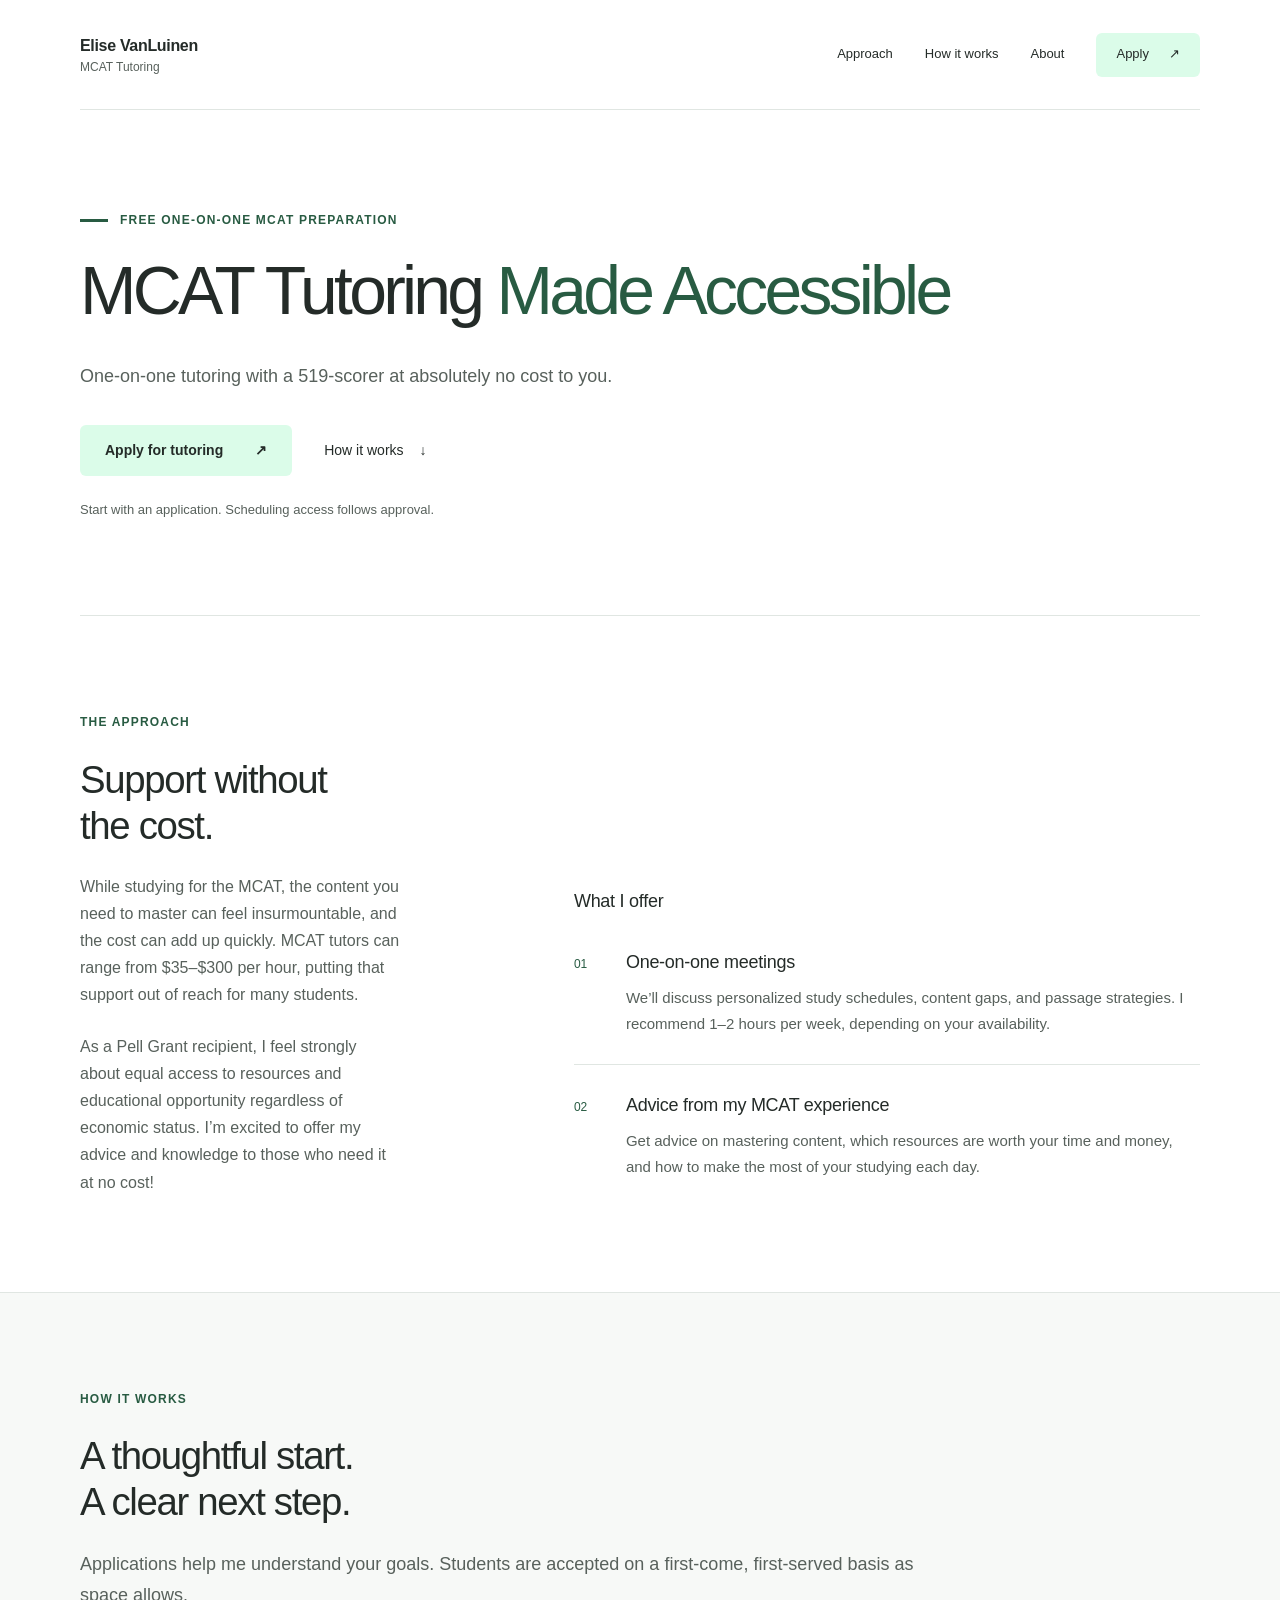
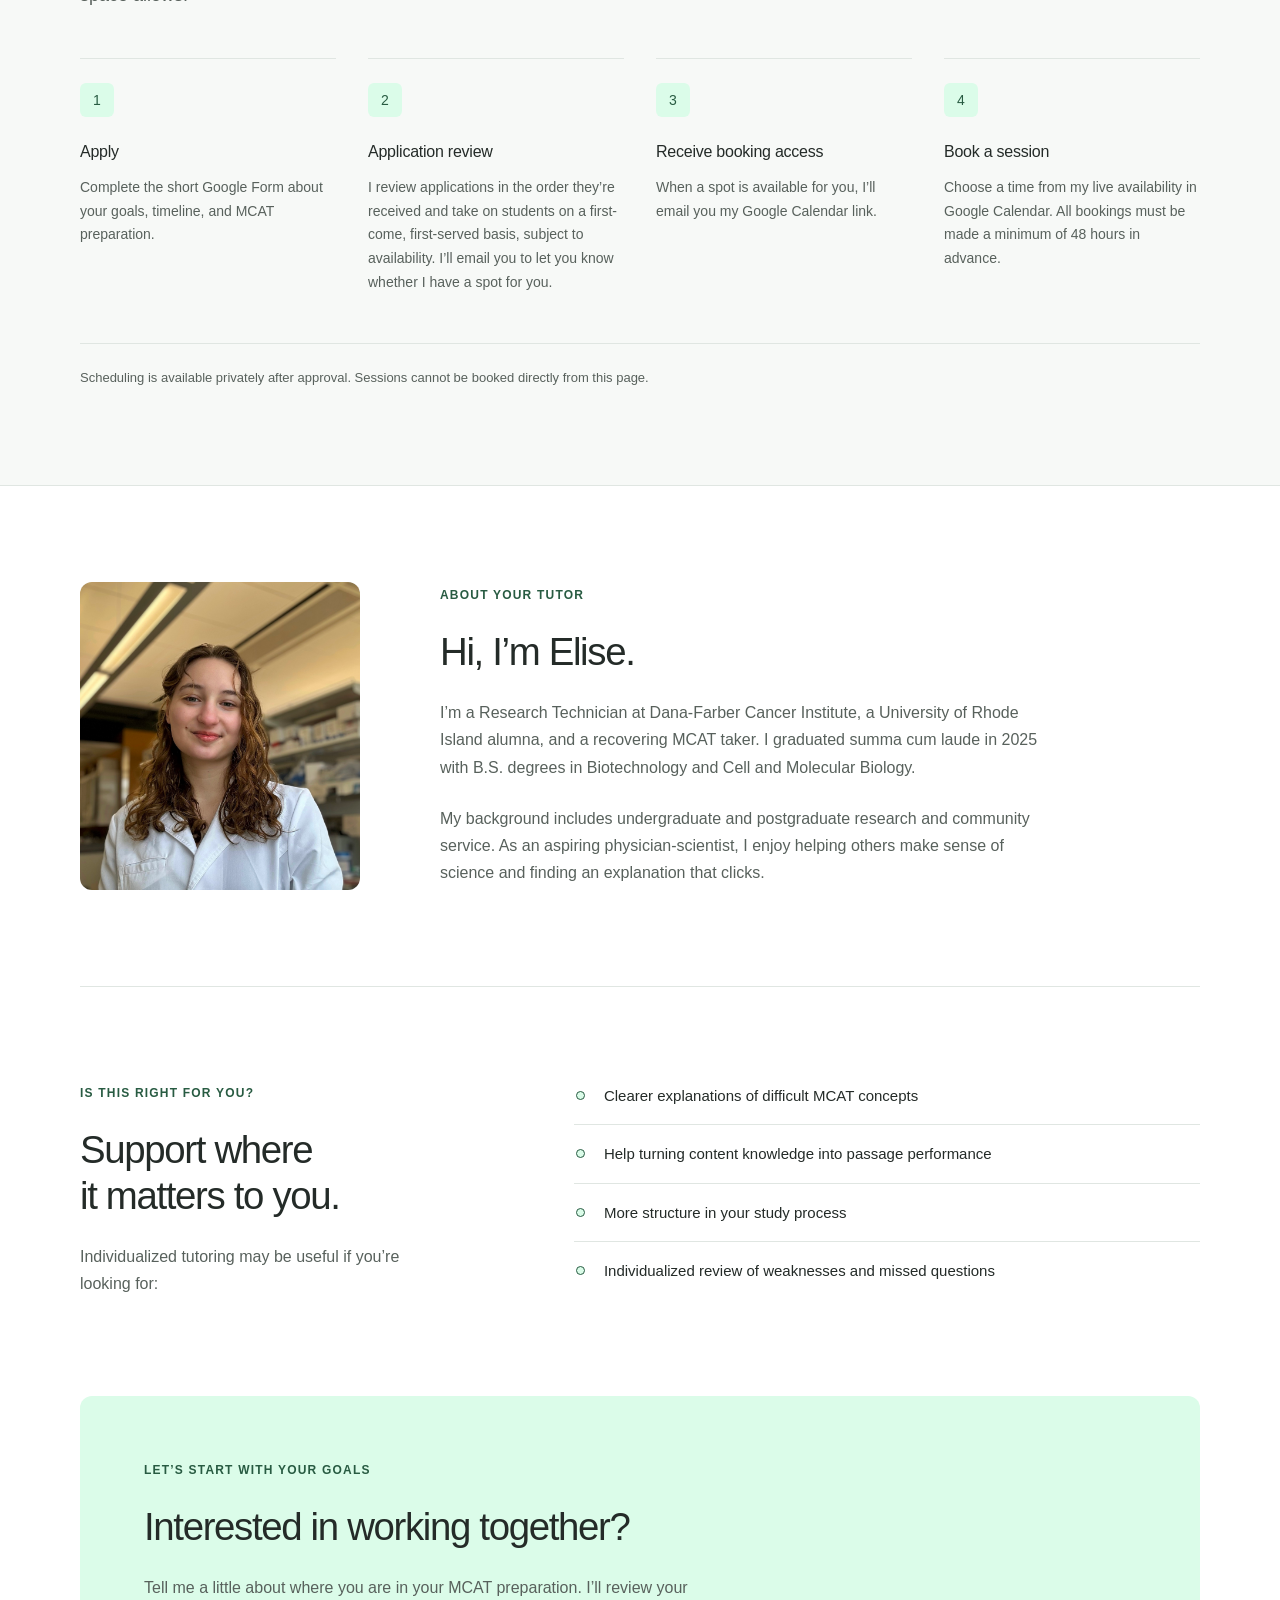
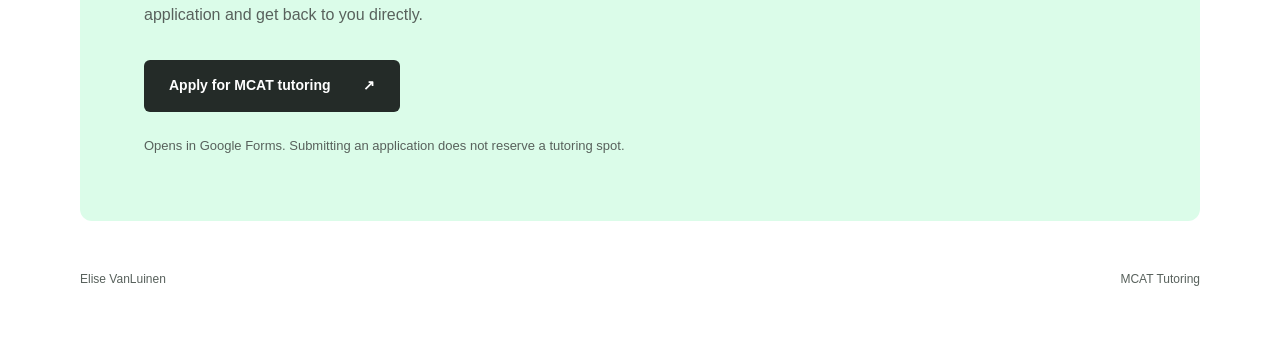
==== tutoring/index.html @ 908852bf "layout changes" ====
<!doctype html>
<html lang="en">
<head>
  <meta charset="utf-8">
  <meta name="viewport" content="width=device-width, initial-scale=1">
  <title>MCAT Tutoring Made Accessible | Elise VanLuinen</title>
  <meta name="description" content="Free one-on-one MCAT tutoring with Elise VanLuinen, a 519-scorer. Get help with study schedules, content gaps, and passage strategies.">
  <meta name="theme-color" content="#FFFFFF">
  <link rel="canonical" href="https://elisevanluinen.com/tutoring/">
  <meta property="og:type" content="website">
  <meta property="og:title" content="MCAT Tutoring Made Accessible | Elise VanLuinen">
  <meta property="og:description" content="Free one-on-one MCAT tutoring with Elise VanLuinen, a 519-scorer. Get help with study schedules, content gaps, and passage strategies.">
  <meta property="og:url" content="https://elisevanluinen.com/tutoring/">
  <link rel="stylesheet" href="./tutoring.css">
</head>
<body>
  <a class="skip-link" href="#main">Skip to content</a>
  <header class="site-header container">
    <a class="identity" href="#top" aria-label="Elise VanLuinen MCAT Tutoring, back to top">
      <span class="identity-name">Elise VanLuinen</span>
      <span class="identity-subtitle">MCAT Tutoring</span>
    </a>
    <nav aria-label="Tutoring navigation">
      <a href="#approach">Approach</a>
      <a href="#how-it-works">How it works</a>
      <a href="#about">About</a>
      <a class="nav-apply" href="https://forms.gle/XEdRKM9QE1EhTHNd7" target="_blank" rel="noopener noreferrer">Apply <span aria-hidden="true">↗</span><span class="sr-only"> (opens in a new tab)</span></a>
    </nav>
  </header>

  <main id="main" tabindex="-1">
    <section class="hero container" id="top" aria-labelledby="hero-heading">
      <p class="eyebrow"><span class="accent-line" aria-hidden="true"></span> Free one-on-one MCAT preparation</p>
      <h1 id="hero-heading">MCAT Tutoring <span>Made Accessible</span></h1>
      <p class="hero-description">One-on-one tutoring with a 519-scorer at absolutely no cost to you.</p>
      <div class="hero-actions">
        <a class="button" href="https://forms.gle/XEdRKM9QE1EhTHNd7" target="_blank" rel="noopener noreferrer">Apply for tutoring <span aria-hidden="true">↗</span><span class="sr-only"> (opens in a new tab)</span></a>
        <a class="text-link" href="#how-it-works">How it works <span aria-hidden="true">↓</span></a>
      </div>
      <p class="small hero-note">Start with an application. Scheduling access follows approval.</p>
    </section>

    <section class="section container approach" id="approach" aria-labelledby="approach-heading">
      <div class="section-intro">
        <p class="eyebrow">The approach</p>
        <h2 id="approach-heading">Support without<br class="desktop-break"> the cost.</h2>
      </div>
      <div class="approach-description">
        <p>While studying for the MCAT, the content you need to master can feel insurmountable, and the cost can add up quickly. MCAT tutors can range from $35–$300 per hour, putting that support out of reach for many students.</p>
        <p>As a Pell Grant recipient, I feel strongly about equal access to resources and educational opportunity regardless of economic status. I’m excited to offer my advice and knowledge to those who need it at no cost!</p>
      </div>
      <div class="topics">
        <h3 class="offer-heading">What I offer</h3>
        <article class="topic">
          <span class="index" aria-hidden="true">01</span>
          <div><h3>One-on-one meetings</h3><p>We’ll discuss personalized study schedules, content gaps, and passage strategies. I recommend 1–2 hours per week, depending on your availability.</p></div>
        </article>
        <article class="topic">
          <span class="index" aria-hidden="true">02</span>
          <div><h3>Advice from my MCAT experience</h3><p>Get advice on mastering content, which resources are worth your time and money, and how to make the most of your studying each day.</p></div>
        </article>
      </div>
    </section>

    <section class="process-surface" id="how-it-works" aria-labelledby="process-heading">
      <div class="container section">
        <div class="process-heading">
          <div><p class="eyebrow">How it works</p><h2 id="process-heading">A thoughtful start.<br>A clear next step.</h2></div>
          <p>Applications help me understand your goals. Students are accepted on a first-come, first-served basis as space allows.</p>
        </div>
        <ol class="steps">
          <li><span class="step-number" aria-hidden="true">1</span><h3>Apply</h3><p>Complete the short Google Form about your goals, timeline, and MCAT preparation.</p></li>
          <li><span class="step-number" aria-hidden="true">2</span><h3>Application review</h3><p>I review applications in the order they’re received and take on students on a first-come, first-served basis, subject to availability. I’ll email you to let you know whether I have a spot for you.</p></li>
          <li><span class="step-number" aria-hidden="true">3</span><h3>Receive booking access</h3><p>When a spot is available for you, I’ll email you my Google Calendar link.</p></li>
          <li><span class="step-number" aria-hidden="true">4</span><h3>Book a session</h3><p>Choose a time from my live availability in Google Calendar. All bookings must be made a minimum of 48 hours in advance.</p></li>
        </ol>
        <p class="process-note small">Scheduling is available privately after approval. Sessions cannot be booked directly from this page.</p>
      </div>
    </section>

    <section class="section container about" id="about" aria-labelledby="about-heading">
      <div class="portrait"><img src="../images/elise3.jpg" alt="Elise VanLuinen in a research laboratory" width="2096" height="2096" loading="lazy" decoding="async"></div>
      <div class="about-copy">
        <p class="eyebrow">About your tutor</p>
        <h2 id="about-heading">Hi, I’m Elise.</h2>
        <p>I’m a Research Technician at Dana-Farber Cancer Institute, a University of Rhode Island alumna, and a recovering MCAT taker. I graduated summa cum laude in 2025 with B.S. degrees in Biotechnology and Cell and Molecular Biology.</p>
        <p>My background includes undergraduate and postgraduate research and community service. As an aspiring physician-scientist, I enjoy helping others make sense of science and finding an explanation that clicks.</p>
      </div>
    </section>

    <section class="section container fit" aria-labelledby="fit-heading">
      <div class="section-intro"><p class="eyebrow">Is this right for you?</p><h2 id="fit-heading">Support where<br class="desktop-break"> it matters to you.</h2><p>Individualized tutoring may be useful if you’re looking for:</p></div>
      <ul class="fit-list">
        <li>Clearer explanations of difficult MCAT concepts</li>
        <li>Help turning content knowledge into passage performance</li>
        <li>More structure in your study process</li>
        <li>Individualized review of weaknesses and missed questions</li>
      </ul>
    </section>

    <section class="application container" id="apply" aria-labelledby="apply-heading">
      <div class="application-inner">
        <p class="eyebrow">Let’s start with your goals</p>
        <h2 id="apply-heading">Interested in working together?</h2>
        <p>Tell me a little about where you are in your MCAT preparation. I’ll review your application and get back to you directly.</p>
        <a class="button" href="https://forms.gle/XEdRKM9QE1EhTHNd7" target="_blank" rel="noopener noreferrer">Apply for MCAT tutoring <span aria-hidden="true">↗</span><span class="sr-only"> (opens in a new tab)</span></a>
        <p class="small application-note">Opens in Google Forms. Submitting an application does not reserve a tutoring spot.</p>
      </div>
    </section>
  </main>
  <footer class="site-footer container"><span>Elise VanLuinen</span><span>MCAT Tutoring</span></footer>
</body>
</html>
---- tutoring/tutoring.css ----
:root {
  color-scheme: light;
  --white: #ffffff;
  --mint: #dbfce9;
  --mint-hover: #c7f3da;
  --text: #242b28;
  --muted: #58615c;
  --green: #285b42;
  --border: #e0e6e2;
  --surface: #f7f9f7;
  --font: -apple-system, BlinkMacSystemFont, "Segoe UI", Roboto, Helvetica, Arial, sans-serif;
  --text-small: .8125rem;
  --text-body: 1rem;
  --space-1: .5rem;
  --space-2: 1rem;
  --space-3: 1.5rem;
  --space-4: 2rem;
  --space-5: 3rem;
  --space-6: 4rem;
  --section-space: 6rem;
  --radius: 6px;
  --radius-large: 12px;
  --rule: 1px solid var(--border);
  --content-width: 1120px;
}

* { box-sizing: border-box; }
html { scroll-behavior: smooth; scroll-padding-top: 2rem; }
body { margin: 0; background: var(--white); color: var(--text); font: var(--text-body)/1.7 var(--font); -webkit-font-smoothing: antialiased; }
::selection { background: var(--mint); color: var(--text); }
a { color: inherit; text-decoration: none; }
a, .button { -webkit-tap-highlight-color: var(--mint); }
a:focus-visible, [tabindex]:focus-visible { outline: 3px solid var(--green); outline-offset: 5px; border-radius: 2px; }
h1, h2, h3, p { margin: 0; }
h1, h2, h3 { font-weight: 500; }
h1, h2 { text-wrap: balance; }
h2 { font-size: clamp(1.9rem, 3vw, 2.5rem); letter-spacing: -.035em; line-height: 1.2; }
h3 { font-size: 1.125rem; letter-spacing: -.015em; line-height: 1.4; }
p { color: var(--muted); }
.container { width: min(var(--content-width), calc(100% - 96px)); margin-inline: auto; }
.section { padding-block: var(--section-space); }
.eyebrow { font-size: .75rem; font-weight: 600; letter-spacing: .1em; text-transform: uppercase; color: var(--green); margin-bottom: var(--space-3); }
.small { font-size: var(--text-small); line-height: 1.6; }
.sr-only { position: absolute; width: 1px; height: 1px; padding: 0; margin: -1px; overflow: hidden; clip-path: inset(50%); white-space: nowrap; border: 0; }
.skip-link { position: absolute; top: 12px; left: 12px; z-index: 10; padding: 12px 20px; background: var(--mint); transform: translateY(-200%); }
.skip-link:focus { transform: translateY(0); }
.site-header { min-height: 110px; display: flex; align-items: center; justify-content: space-between; gap: var(--space-4); border-bottom: var(--rule); }
.identity { display: flex; flex-direction: column; line-height: 1.5; padding-block: var(--space-1); }
.identity-name { font-size: 1rem; font-weight: 600; letter-spacing: -.02em; }
.identity-subtitle { font-size: .75rem; color: var(--muted); }
nav { display: flex; align-items: center; gap: var(--space-4); font-size: var(--text-small); font-weight: 500; }
nav a { display: inline-flex; align-items: center; min-height: 44px; }
nav a:hover, .text-link:hover { color: var(--green); text-decoration: underline; text-underline-offset: 5px; }
nav .nav-apply { background: var(--mint); padding-inline: 20px; gap: 20px; border-radius: var(--radius); }
nav .nav-apply:hover { background: var(--mint-hover); text-decoration: none; }
.hero { padding-block: 100px 94px; }
.hero .eyebrow { display: flex; align-items: center; gap: 12px; }
.accent-line { width: 28px; height: 3px; background: var(--green); }
h1 { max-width: 870px; font-size: clamp(2.8rem, 5.3vw, 4.5rem); line-height: 1.1; letter-spacing: -.055em; }
h1 span { color: var(--green); }
.hero-description { max-width: 610px; margin-top: var(--space-4); font-size: 1.125rem; line-height: 1.75; }
.hero-actions { display: flex; align-items: center; gap: var(--space-4); margin-top: var(--space-4); }
.button { display: inline-flex; justify-content: center; align-items: center; gap: var(--space-4); min-height: 50px; padding: 13px 24px; background: var(--mint); color: var(--text); border: 1px solid transparent; border-radius: var(--radius); font-size: .875rem; font-weight: 600; transition: background-color 150ms ease; }
.button:hover { background: var(--mint-hover); }
.text-link { display: inline-flex; gap: var(--space-2); align-items: center; min-height: 48px; font-size: .875rem; font-weight: 500; }
.hero-note { margin-top: var(--space-3); }
.approach, .fit { display: grid; grid-template-columns: 1fr 1.55fr; gap: 90px; border-top: var(--rule); }
.approach { row-gap: var(--space-3); }
.approach .section-intro { grid-column: 1 / -1; }
.approach-description { max-width: 320px; }
.approach-description p + p { margin-top: var(--space-3); }
.approach .topics { align-self: center; }
.section-intro > p:not(.eyebrow) { margin-top: var(--space-3); max-width: 320px; }
.offer-heading { margin-bottom: var(--space-1); }
.topic { display: grid; grid-template-columns: 28px 1fr; gap: var(--space-3); padding-block: 28px; border-bottom: var(--rule); }
.topic:first-child { padding-top: 0; }
.topic:last-child { padding-bottom: 0; border-bottom: 0; }
.index { font-size: .75rem; color: var(--green); padding-top: 4px; font-variant-numeric: tabular-nums; }
.topic p { margin-top: 10px; font-size: .9375rem; }
.process-surface { background: var(--surface); border-block: var(--rule); }
.process-heading > p { max-width: 850px; margin-top: var(--space-3); font-size: 1.125rem; }
.steps { display: grid; grid-template-columns: repeat(4, 1fr); gap: var(--space-4); list-style: none; padding: 0; margin: var(--space-5) 0 0; }
.steps li { border-top: var(--rule); padding-top: var(--space-3); }
.step-number { display: grid; place-items: center; width: 34px; height: 34px; border-radius: var(--radius); background: var(--mint); color: var(--green); font-size: .875rem; margin-bottom: var(--space-3); }
.steps h3 { font-size: 1rem; }
.steps p { font-size: .875rem; margin-top: 12px; }
.process-note { margin-top: var(--space-5); padding-top: var(--space-3); border-top: var(--rule); }
.about { display: grid; grid-template-columns: 280px 1fr; gap: 80px; align-items: center; }
.portrait img { width: 100%; height: auto; aspect-ratio: 1 / 1.1; object-fit: cover; border-radius: var(--radius-large); display: block; }
.about-copy { max-width: 620px; }
.about-copy p:not(.eyebrow) { margin-top: var(--space-3); }
.fit-list { list-style: none; margin: 0; padding: 0; }
.fit-list li { position: relative; padding: 16px 0 16px 30px; border-bottom: var(--rule); font-size: .9375rem; }
.fit-list li:first-child { padding-top: 0; }
.fit-list li::before { content: ""; position: absolute; left: 2px; top: 24px; width: 7px; height: 7px; border: 1px solid var(--green); border-radius: 50%; background: var(--mint); }
.fit-list li:first-child::before { top: 8px; }
.fit-list li:last-child { border-bottom: 0; }
.application-inner { background: var(--mint); border-radius: var(--radius-large); padding: var(--space-6); }
.application-inner > p:not(.eyebrow) { max-width: 590px; margin-top: var(--space-3); }
.application .button { background: var(--text); color: var(--white); margin-top: var(--space-4); }
.application .button:hover { background: var(--green); }
.application-inner .application-note { margin-top: var(--space-2); }
.site-footer { display: flex; justify-content: space-between; gap: var(--space-3); padding-block: var(--space-5); font-size: .75rem; color: var(--muted); }

@media (min-width: 1500px) { .hero { padding-block: 120px 110px; } }
@media (max-width: 900px) {
  :root { --section-space: 4.5rem; }
  .container { width: calc(100% - 64px); }
  .approach, .fit { gap: var(--space-5); grid-template-columns: 1fr 1.4fr; }
  .steps { grid-template-columns: repeat(2, 1fr); row-gap: var(--space-5); }
  .about { grid-template-columns: 220px 1fr; gap: var(--space-5); }
}
@media (max-width: 600px) {
  :root { --section-space: 3.5rem; }
  .container { width: calc(100% - 40px); }
  .site-header { align-items: stretch; flex-direction: column; gap: 12px; padding-block: 18px 12px; }
  .identity { padding: 0; }
  nav { justify-content: space-between; gap: 8px; font-size: .75rem; }
  nav .nav-apply { padding-inline: 16px; gap: 12px; }
  .hero { padding-block: 56px; }
  .eyebrow { font-size: .6875rem; margin-bottom: 20px; }
  h1 { font-size: clamp(2.5rem, 9.2vw, 3.45rem); }
  .hero-description { font-size: 1rem; margin-top: var(--space-3); }
  .hero-actions { gap: 20px; flex-wrap: wrap; }
  .button { padding-inline: 20px; gap: 24px; }
  .hero-note { max-width: 280px; }
  .approach, .fit { grid-template-columns: 1fr; gap: var(--space-4); }
  .section-intro > p:not(.eyebrow) { max-width: none; }
  .desktop-break { display: none; }
  .topic { gap: var(--space-2); grid-template-columns: 24px 1fr; }
  .approach-description { max-width: none; }
  .steps { grid-template-columns: 1fr; margin-top: var(--space-4); gap: var(--space-3); }
  .steps li { position: relative; padding: 24px 0 0 50px; }
  .step-number { position: absolute; left: 0; top: 24px; }
  .steps p { margin-top: 8px; }
  .process-note { margin-top: var(--space-4); }
  .about { grid-template-columns: 1fr; gap: var(--space-4); }
  .portrait img { width: 160px; aspect-ratio: 1; }
  .application-inner { padding: 32px 24px; }
  .application h2 { font-size: 1.9rem; }
  .application .button { width: 100%; gap: 12px; }
  .application-note { font-size: .75rem; }
  .site-footer { padding-block: var(--space-4); }
}
@media (prefers-reduced-motion: reduce) {
  html { scroll-behavior: auto; }
  *, *::before, *::after { transition: none !important; }
}
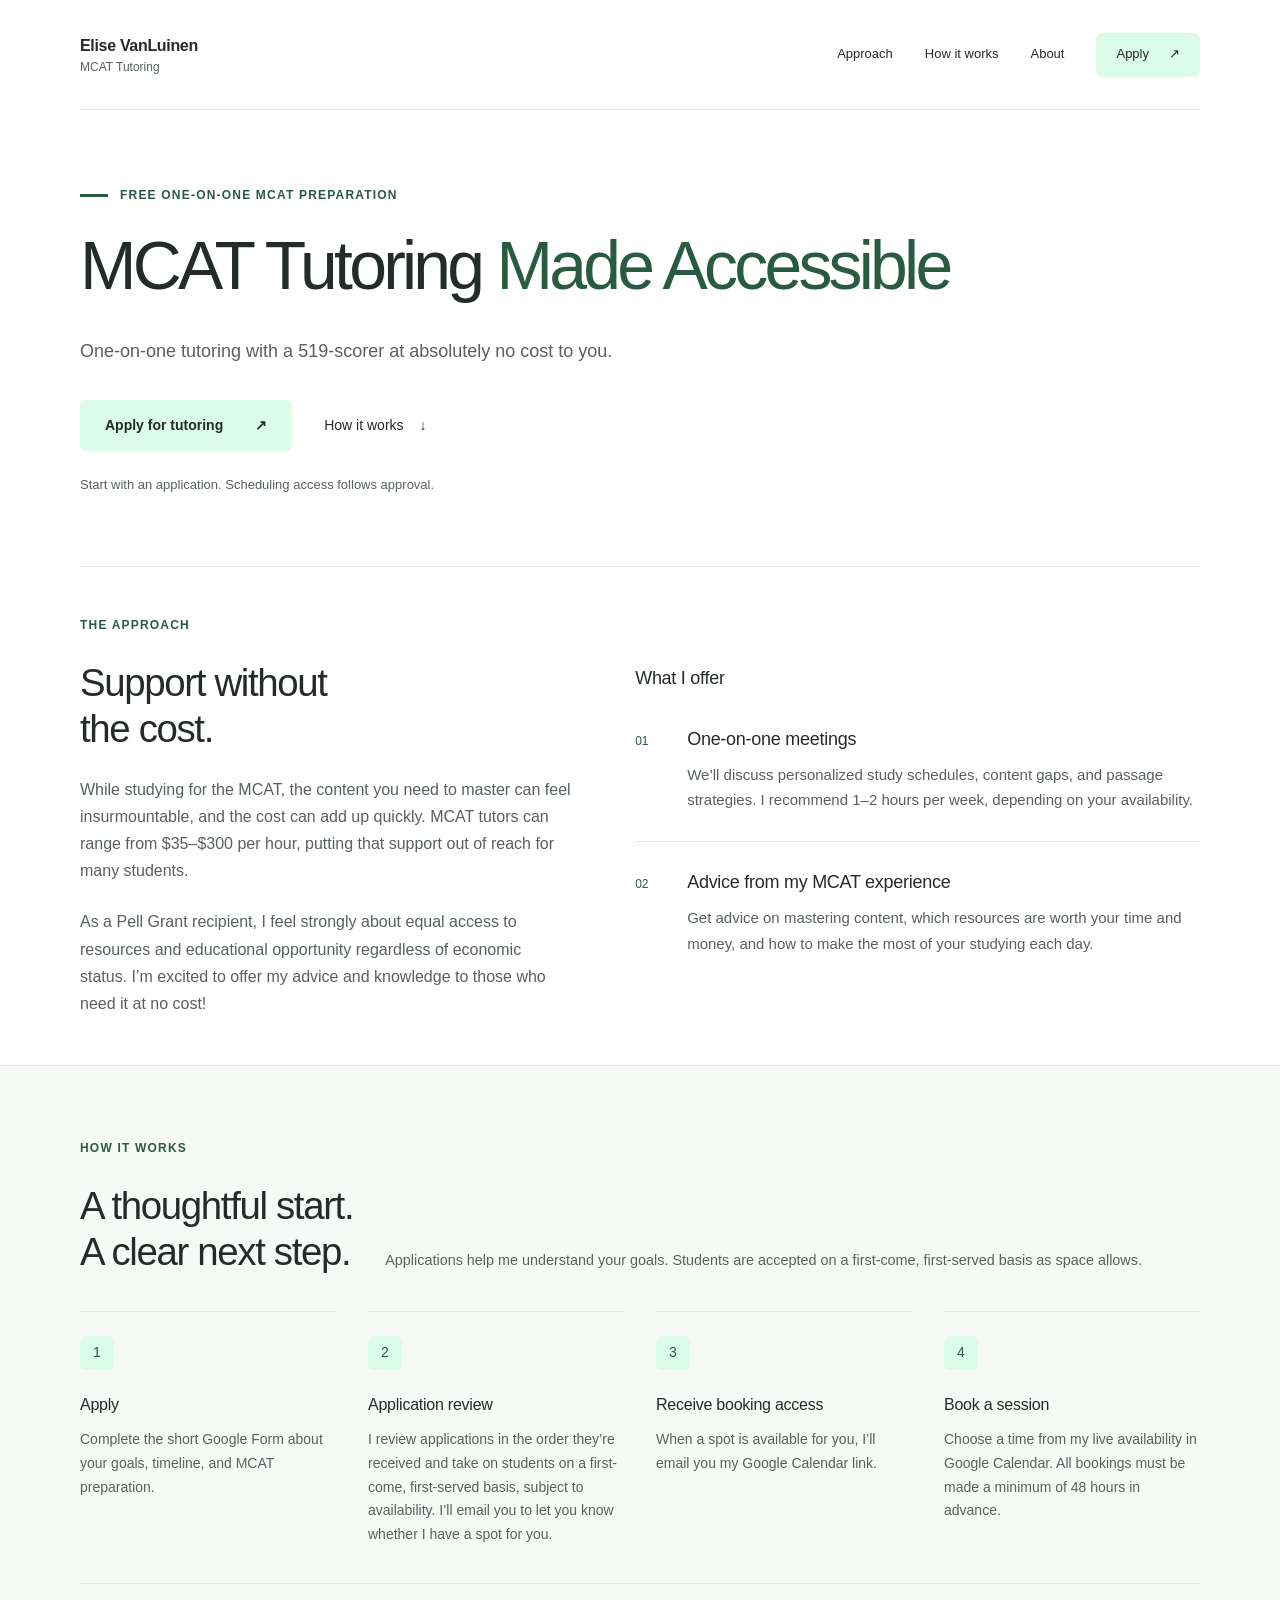
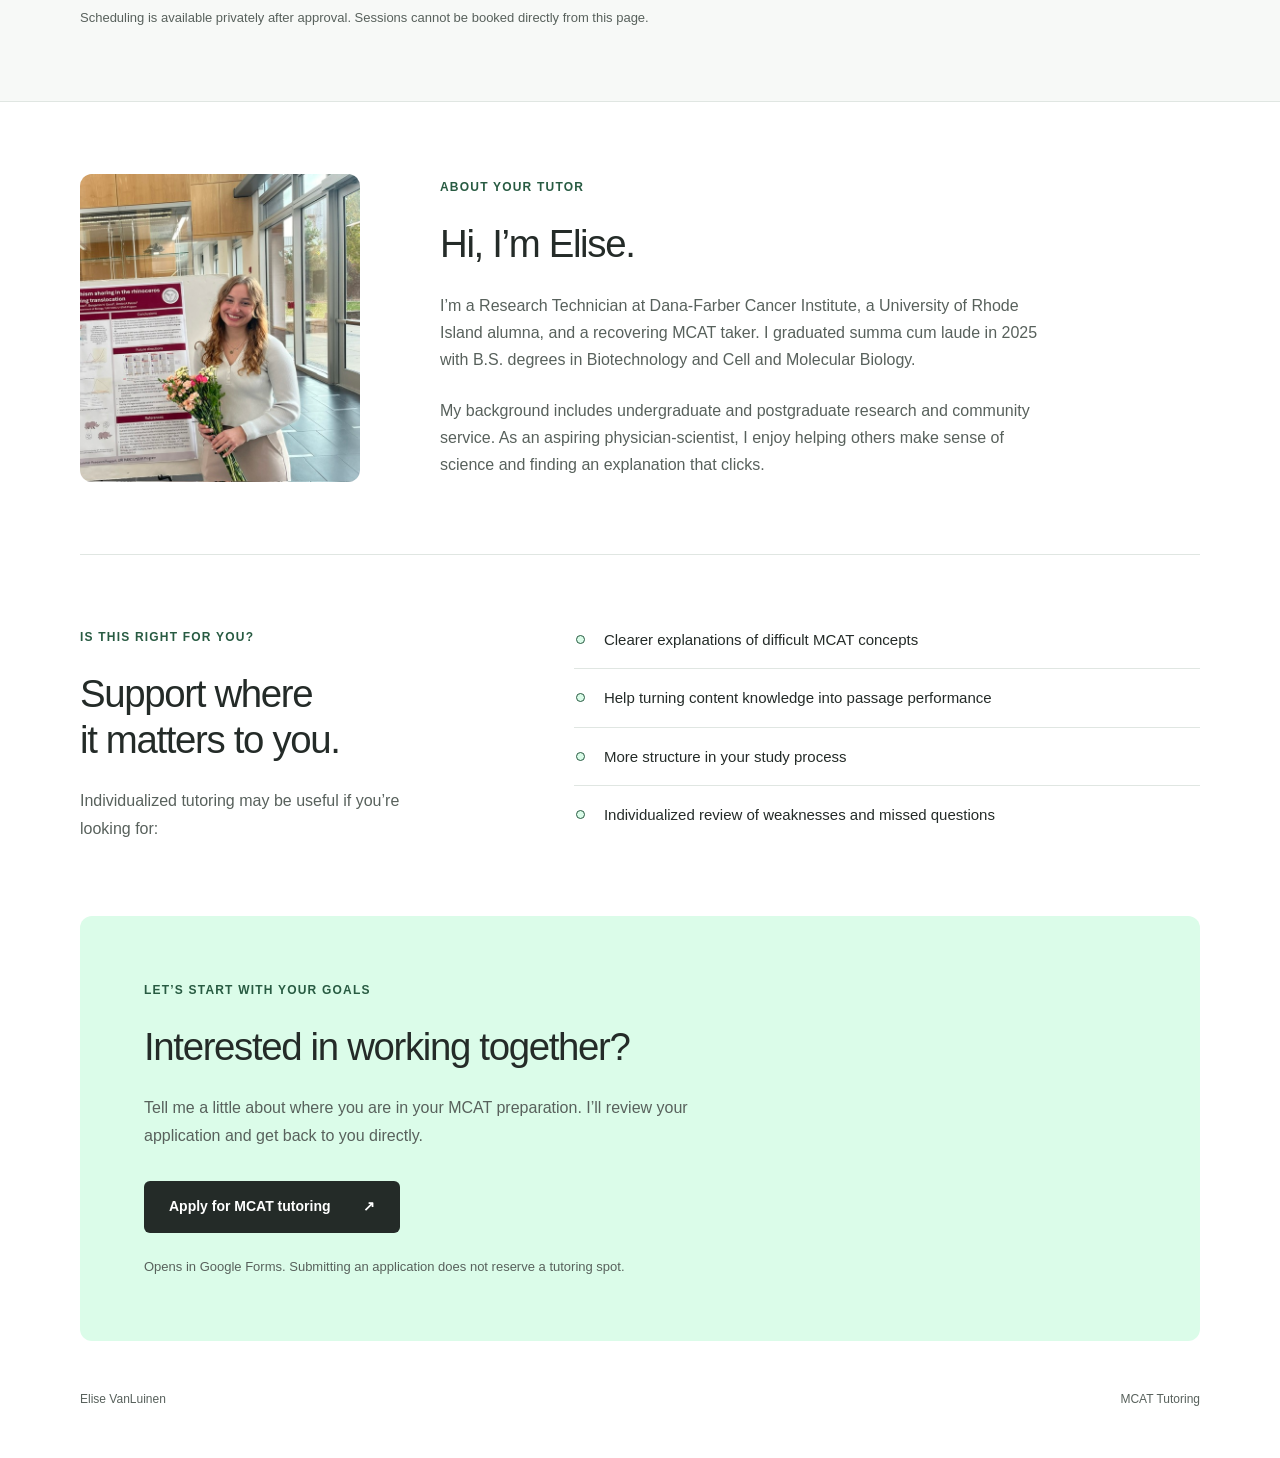
==== commit 570352e5: "image swap" ====
--- a/tutoring/index.html
+++ b/tutoring/index.html
@@ -79,7 +79,7 @@
     </section>
 
     <section class="section container about" id="about" aria-labelledby="about-heading">
-      <div class="portrait"><img src="../images/elise3.jpg" alt="Elise VanLuinen in a research laboratory" width="2096" height="2096" loading="lazy" decoding="async"></div>
+      <div class="portrait"><img src="../images/FullSizeRender.jpeg" alt="Elise VanLuinen holding flowers beside her research poster" width="630" height="640" loading="lazy" decoding="async"></div>
       <div class="about-copy">
         <p class="eyebrow">About your tutor</p>
         <h2 id="about-heading">Hi, I’m Elise.</h2>
--- a/tutoring/tutoring.css
+++ b/tutoring/tutoring.css
@@ -17,7 +17,7 @@
   --space-4: 2rem;
   --space-5: 3rem;
   --space-6: 4rem;
-  --section-space: 6rem;
+  --section-space: 4.5rem;
   --radius: 6px;
   --radius-large: 12px;
   --rule: 1px solid var(--border);
@@ -53,7 +53,7 @@
 nav a:hover, .text-link:hover { color: var(--green); text-decoration: underline; text-underline-offset: 5px; }
 nav .nav-apply { background: var(--mint); padding-inline: 20px; gap: 20px; border-radius: var(--radius); }
 nav .nav-apply:hover { background: var(--mint-hover); text-decoration: none; }
-.hero { padding-block: 100px 94px; }
+.hero { padding-block: 75px 70px; }
 .hero .eyebrow { display: flex; align-items: center; gap: 12px; }
 .accent-line { width: 28px; height: 3px; background: var(--green); }
 h1 { max-width: 870px; font-size: clamp(2.8rem, 5.3vw, 4.5rem); line-height: 1.1; letter-spacing: -.055em; }
@@ -65,11 +65,13 @@
 .text-link { display: inline-flex; gap: var(--space-2); align-items: center; min-height: 48px; font-size: .875rem; font-weight: 500; }
 .hero-note { margin-top: var(--space-3); }
 .approach, .fit { display: grid; grid-template-columns: 1fr 1.55fr; gap: 90px; border-top: var(--rule); }
-.approach { row-gap: var(--space-3); }
-.approach .section-intro { grid-column: 1 / -1; }
-.approach-description { max-width: 320px; }
+.approach { grid-template-columns: 1fr 1.15fr; column-gap: var(--space-6); row-gap: var(--space-3); padding-block: var(--space-5); }
+.approach .section-intro { display: contents; }
+.approach .eyebrow { grid-column: 1 / -1; margin-bottom: 0; }
+.approach h2 { grid-column: 1; }
+.approach-description { grid-column: 1; max-width: none; }
 .approach-description p + p { margin-top: var(--space-3); }
-.approach .topics { align-self: center; }
+.approach .topics { grid-column: 2; grid-row: 2 / span 2; align-self: start; padding-top: 6px; }
 .section-intro > p:not(.eyebrow) { margin-top: var(--space-3); max-width: 320px; }
 .offer-heading { margin-bottom: var(--space-1); }
 .topic { display: grid; grid-template-columns: 28px 1fr; gap: var(--space-3); padding-block: 28px; border-bottom: var(--rule); }
@@ -78,13 +80,14 @@
 .index { font-size: .75rem; color: var(--green); padding-top: 4px; font-variant-numeric: tabular-nums; }
 .topic p { margin-top: 10px; font-size: .9375rem; }
 .process-surface { background: var(--surface); border-block: var(--rule); }
-.process-heading > p { max-width: 850px; margin-top: var(--space-3); font-size: 1.125rem; }
-.steps { display: grid; grid-template-columns: repeat(4, 1fr); gap: var(--space-4); list-style: none; padding: 0; margin: var(--space-5) 0 0; }
+.process-heading { display: grid; grid-template-columns: max-content minmax(0, 1fr); align-items: last baseline; gap: var(--space-4); }
+.process-heading > p { font-size: .9rem; line-height: 1.5; }
+.steps { display: grid; grid-template-columns: repeat(4, 1fr); gap: var(--space-4); list-style: none; padding: 0; margin: 2.25rem 0 0; }
 .steps li { border-top: var(--rule); padding-top: var(--space-3); }
 .step-number { display: grid; place-items: center; width: 34px; height: 34px; border-radius: var(--radius); background: var(--mint); color: var(--green); font-size: .875rem; margin-bottom: var(--space-3); }
 .steps h3 { font-size: 1rem; }
 .steps p { font-size: .875rem; margin-top: 12px; }
-.process-note { margin-top: var(--space-5); padding-top: var(--space-3); border-top: var(--rule); }
+.process-note { margin-top: 2.25rem; padding-top: var(--space-3); border-top: var(--rule); }
 .about { display: grid; grid-template-columns: 280px 1fr; gap: 80px; align-items: center; }
 .portrait img { width: 100%; height: auto; aspect-ratio: 1 / 1.1; object-fit: cover; border-radius: var(--radius-large); display: block; }
 .about-copy { max-width: 620px; }
@@ -102,11 +105,13 @@
 .application-inner .application-note { margin-top: var(--space-2); }
 .site-footer { display: flex; justify-content: space-between; gap: var(--space-3); padding-block: var(--space-5); font-size: .75rem; color: var(--muted); }
 
-@media (min-width: 1500px) { .hero { padding-block: 120px 110px; } }
+@media (min-width: 1500px) { .hero { padding-block: 90px 82px; } }
 @media (max-width: 900px) {
   :root { --section-space: 4.5rem; }
   .container { width: calc(100% - 64px); }
   .approach, .fit { gap: var(--space-5); grid-template-columns: 1fr 1.4fr; }
+  .approach { grid-template-columns: 1fr 1.15fr; row-gap: var(--space-3); }
+  .process-heading { gap: var(--space-4); }
   .steps { grid-template-columns: repeat(2, 1fr); row-gap: var(--space-5); }
   .about { grid-template-columns: 220px 1fr; gap: var(--space-5); }
 }
@@ -125,6 +130,9 @@
   .button { padding-inline: 20px; gap: 24px; }
   .hero-note { max-width: 280px; }
   .approach, .fit { grid-template-columns: 1fr; gap: var(--space-4); }
+  .approach { padding-block: var(--space-5); row-gap: var(--space-3); }
+  .approach .topics { grid-column: 1; grid-row: auto; padding-top: 0; }
+  .process-heading { grid-template-columns: 1fr; gap: var(--space-3); }
   .section-intro > p:not(.eyebrow) { max-width: none; }
   .desktop-break { display: none; }
   .topic { gap: var(--space-2); grid-template-columns: 24px 1fr; }
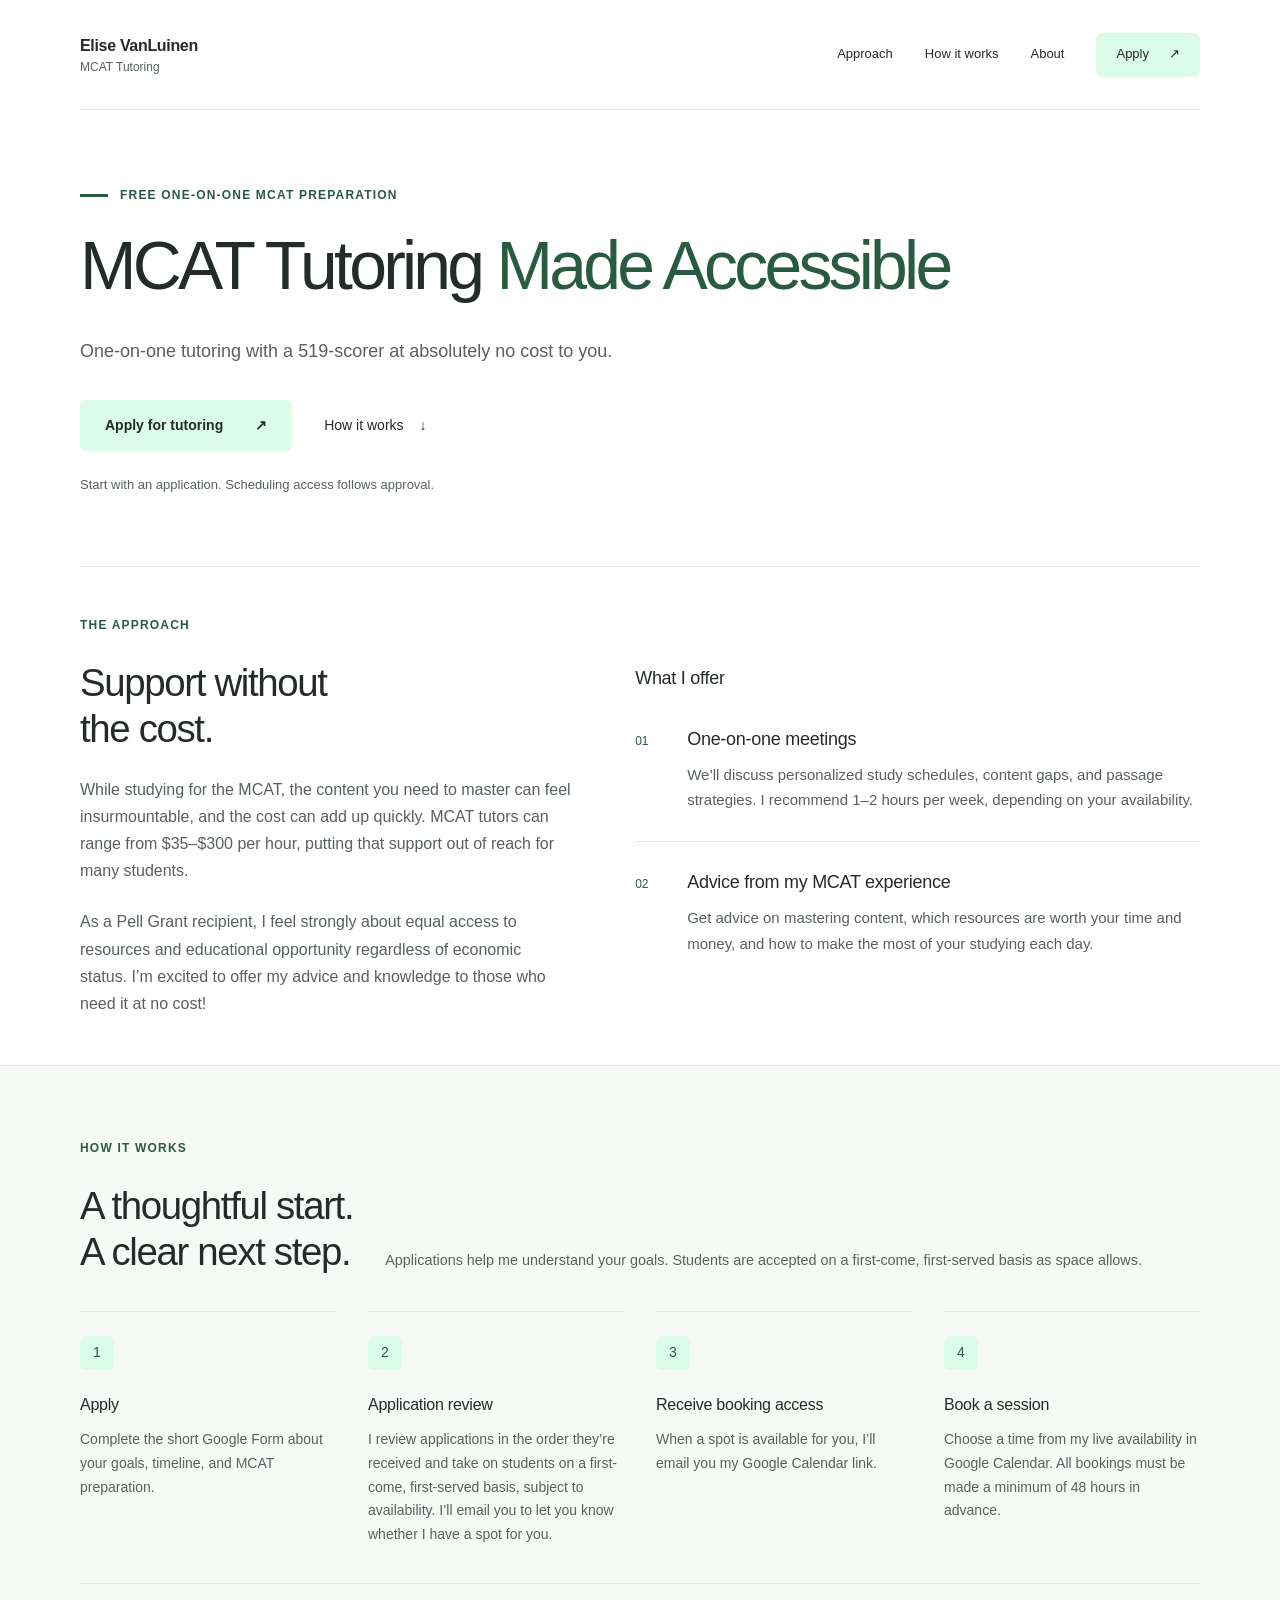
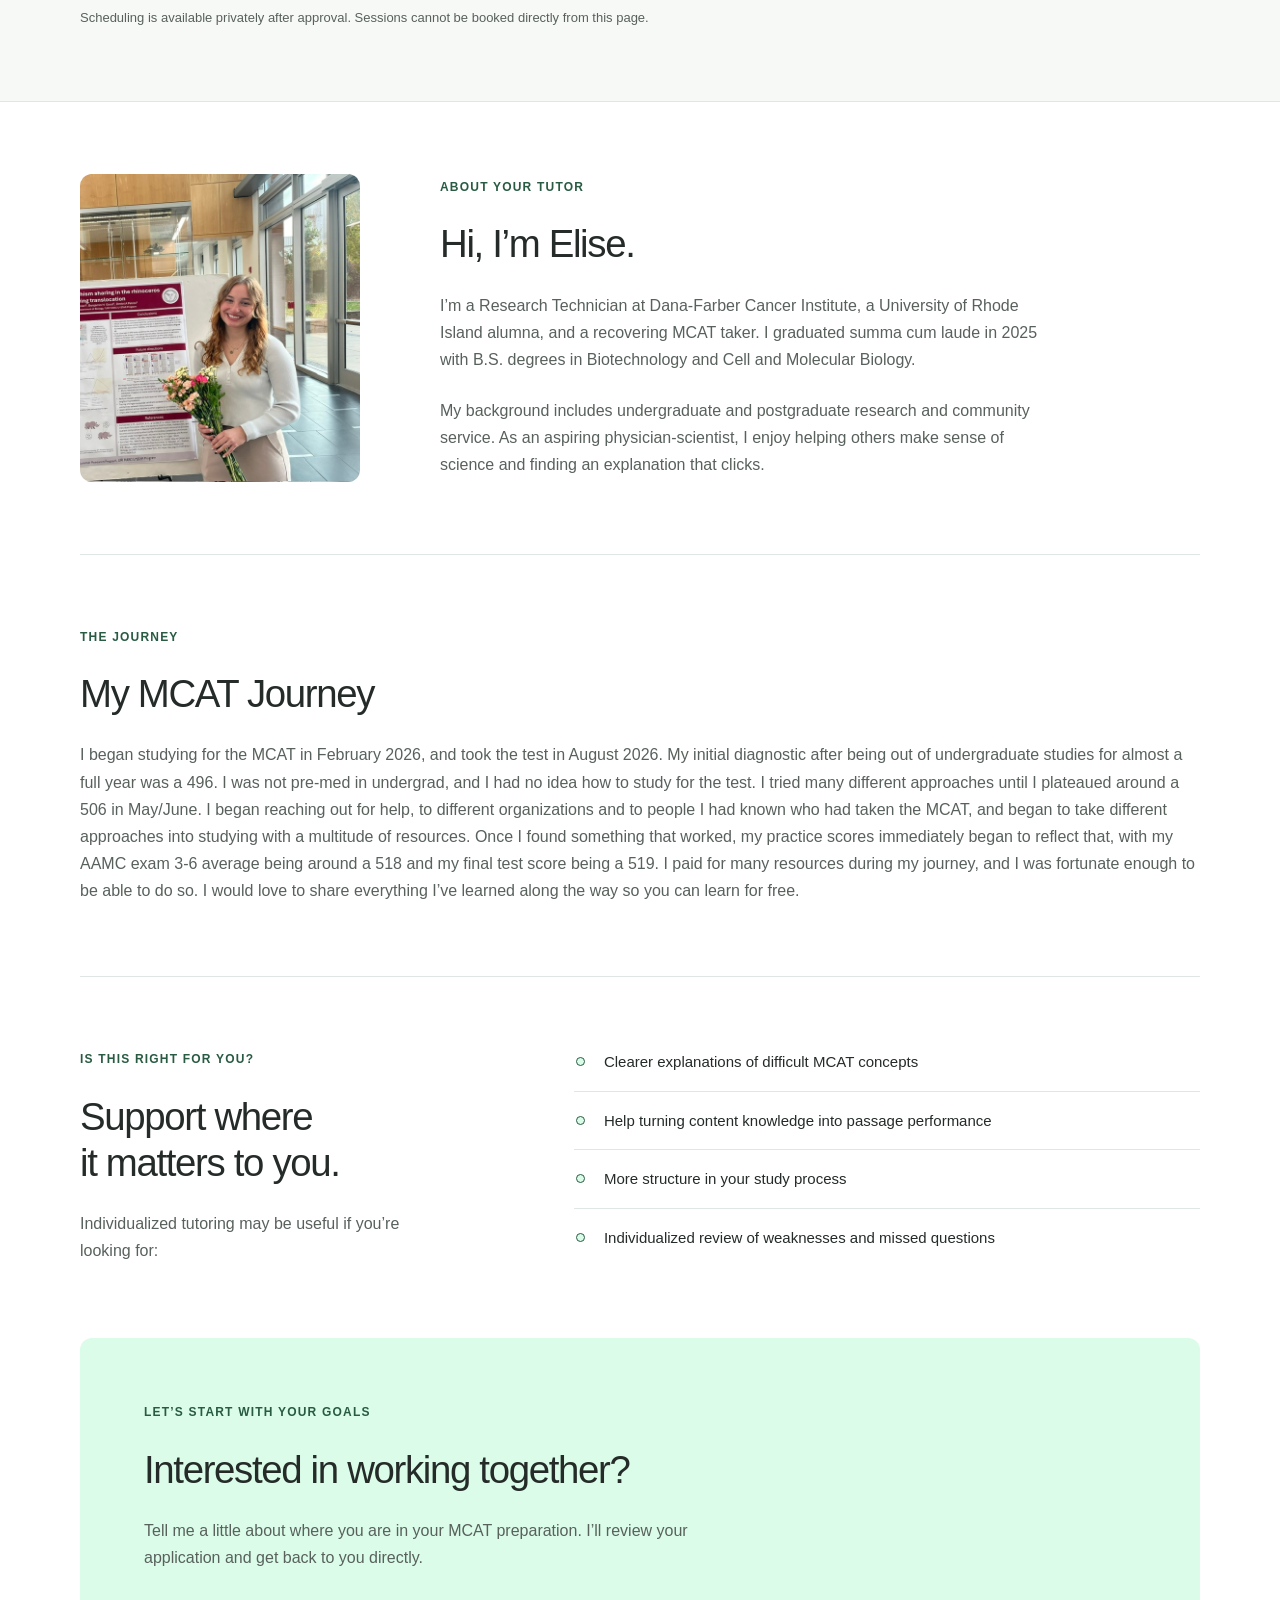
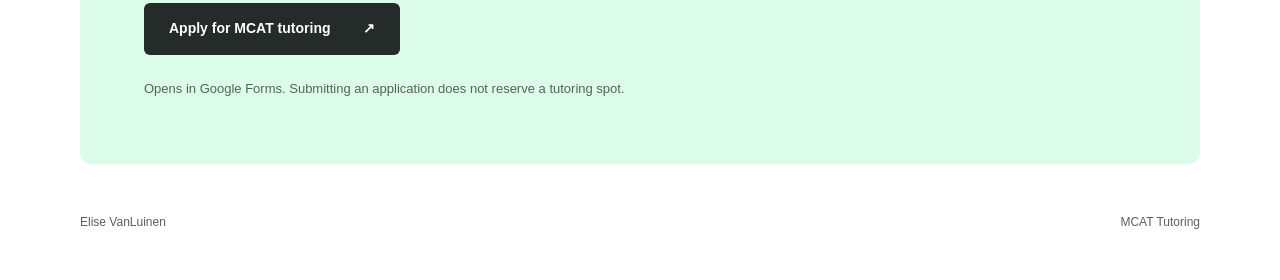
==== commit 56b1e13c: "mcat journey section" ====
--- a/tutoring/index.html
+++ b/tutoring/index.html
@@ -88,6 +88,16 @@
       </div>
     </section>
 
+    <section class="section container journey" aria-labelledby="journey-heading">
+      <div class="section-intro">
+        <p class="eyebrow">The journey</p>
+        <h2 id="journey-heading">My MCAT Journey</h2>
+      </div>
+      <div class="journey-copy">
+        <p>I began studying for the MCAT in February 2026, and took the test in August 2026. My initial diagnostic after being out of undergraduate studies for almost a full year was a 496. I was not pre-med in undergrad, and I had no idea how to study for the test. I tried many different approaches until I plateaued around a 506 in May/June. I began reaching out for help, to different organizations and to people I had known who had taken the MCAT, and began to take different approaches into studying with a multitude of resources. Once I found something that worked, my practice scores immediately began to reflect that, with my AAMC exam 3-6 average being around a 518 and my final test score being a 519. I paid for many resources during my journey, and I was fortunate enough to be able to do so. I would love to share everything I’ve learned along the way so you can learn for free.</p>
+      </div>
+    </section>
+
     <section class="section container fit" aria-labelledby="fit-heading">
       <div class="section-intro"><p class="eyebrow">Is this right for you?</p><h2 id="fit-heading">Support where<br class="desktop-break"> it matters to you.</h2><p>Individualized tutoring may be useful if you’re looking for:</p></div>
       <ul class="fit-list">
--- a/tutoring/tutoring.css
+++ b/tutoring/tutoring.css
@@ -92,6 +92,8 @@
 .portrait img { width: 100%; height: auto; aspect-ratio: 1 / 1.1; object-fit: cover; border-radius: var(--radius-large); display: block; }
 .about-copy { max-width: 620px; }
 .about-copy p:not(.eyebrow) { margin-top: var(--space-3); }
+.journey { display: grid; grid-template-columns: 1fr; gap: var(--space-3); align-items: start; border-top: var(--rule); }
+.journey-copy { max-width: none; }
 .fit-list { list-style: none; margin: 0; padding: 0; }
 .fit-list li { position: relative; padding: 16px 0 16px 30px; border-bottom: var(--rule); font-size: .9375rem; }
 .fit-list li:first-child { padding-top: 0; }
@@ -143,6 +145,7 @@
   .steps p { margin-top: 8px; }
   .process-note { margin-top: var(--space-4); }
   .about { grid-template-columns: 1fr; gap: var(--space-4); }
+  .journey { grid-template-columns: 1fr; gap: var(--space-3); }
   .portrait img { width: 160px; aspect-ratio: 1; }
   .application-inner { padding: 32px 24px; }
   .application h2 { font-size: 1.9rem; }
